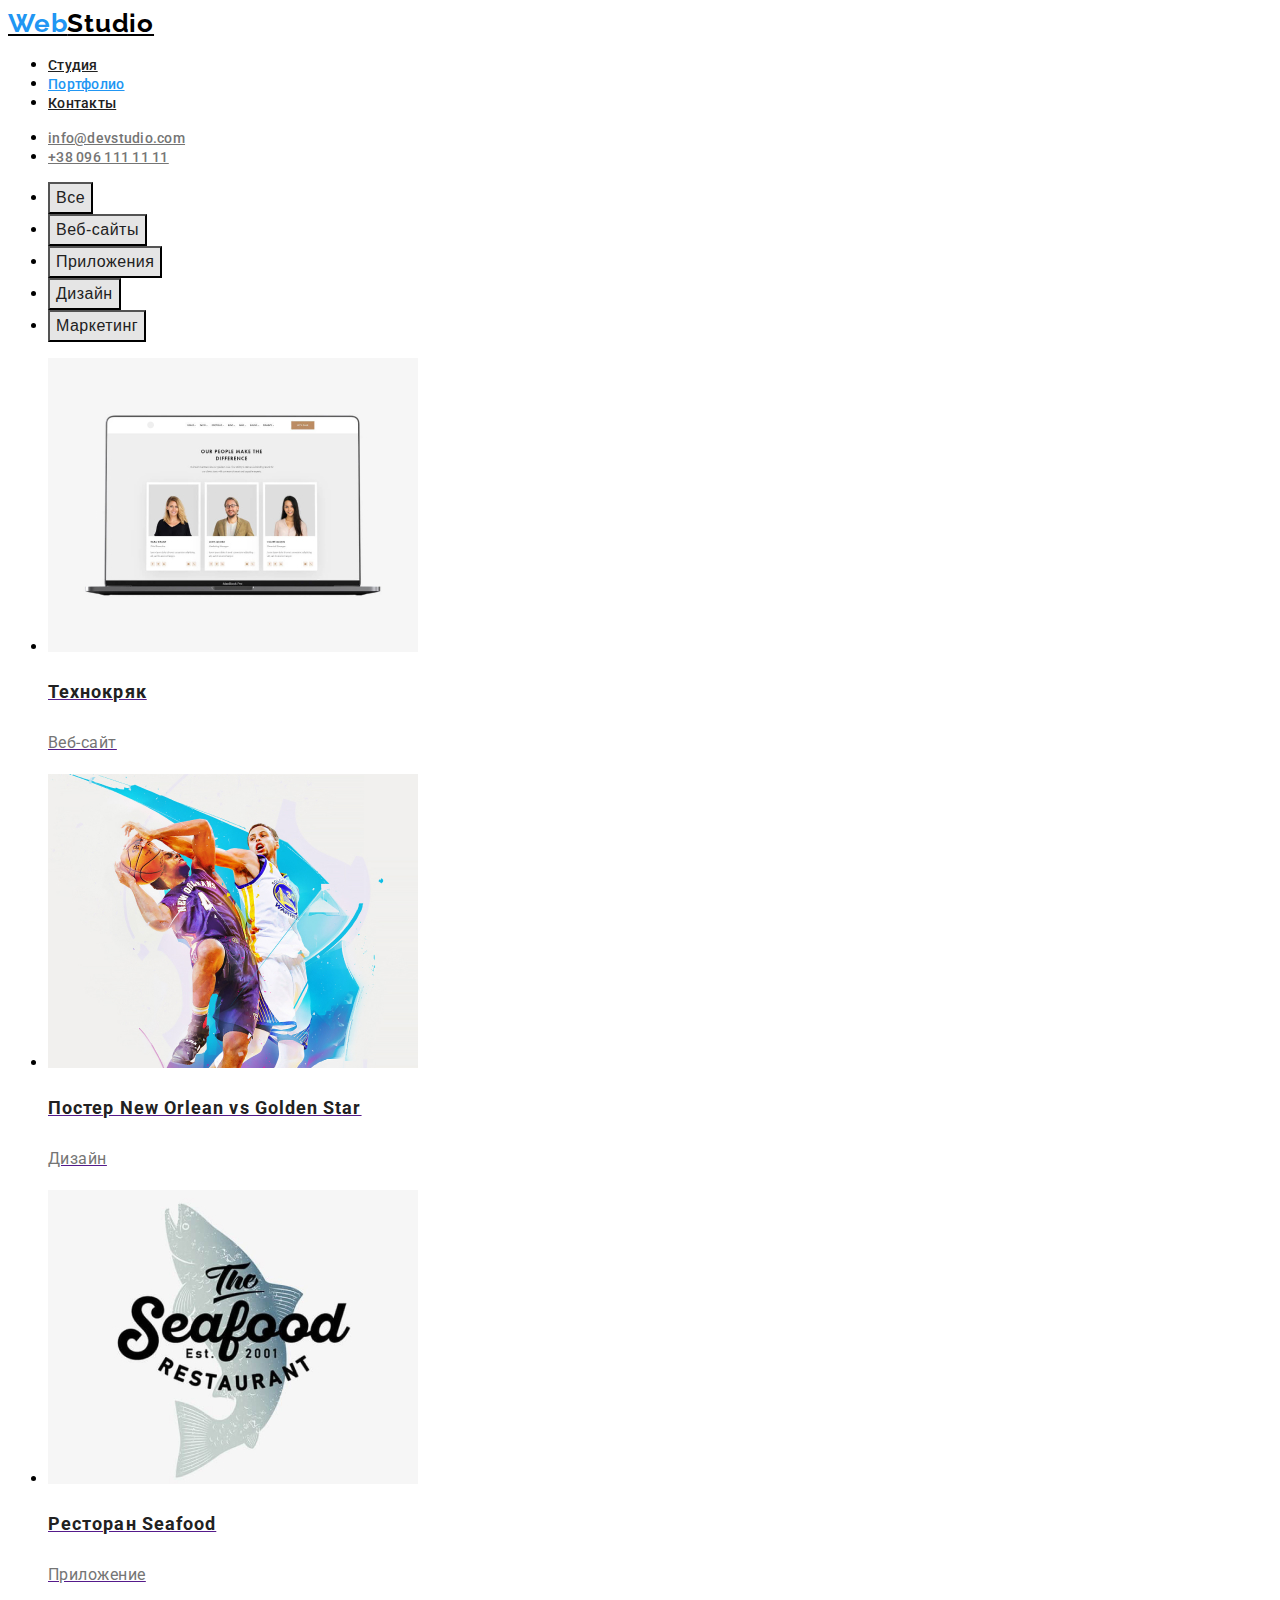
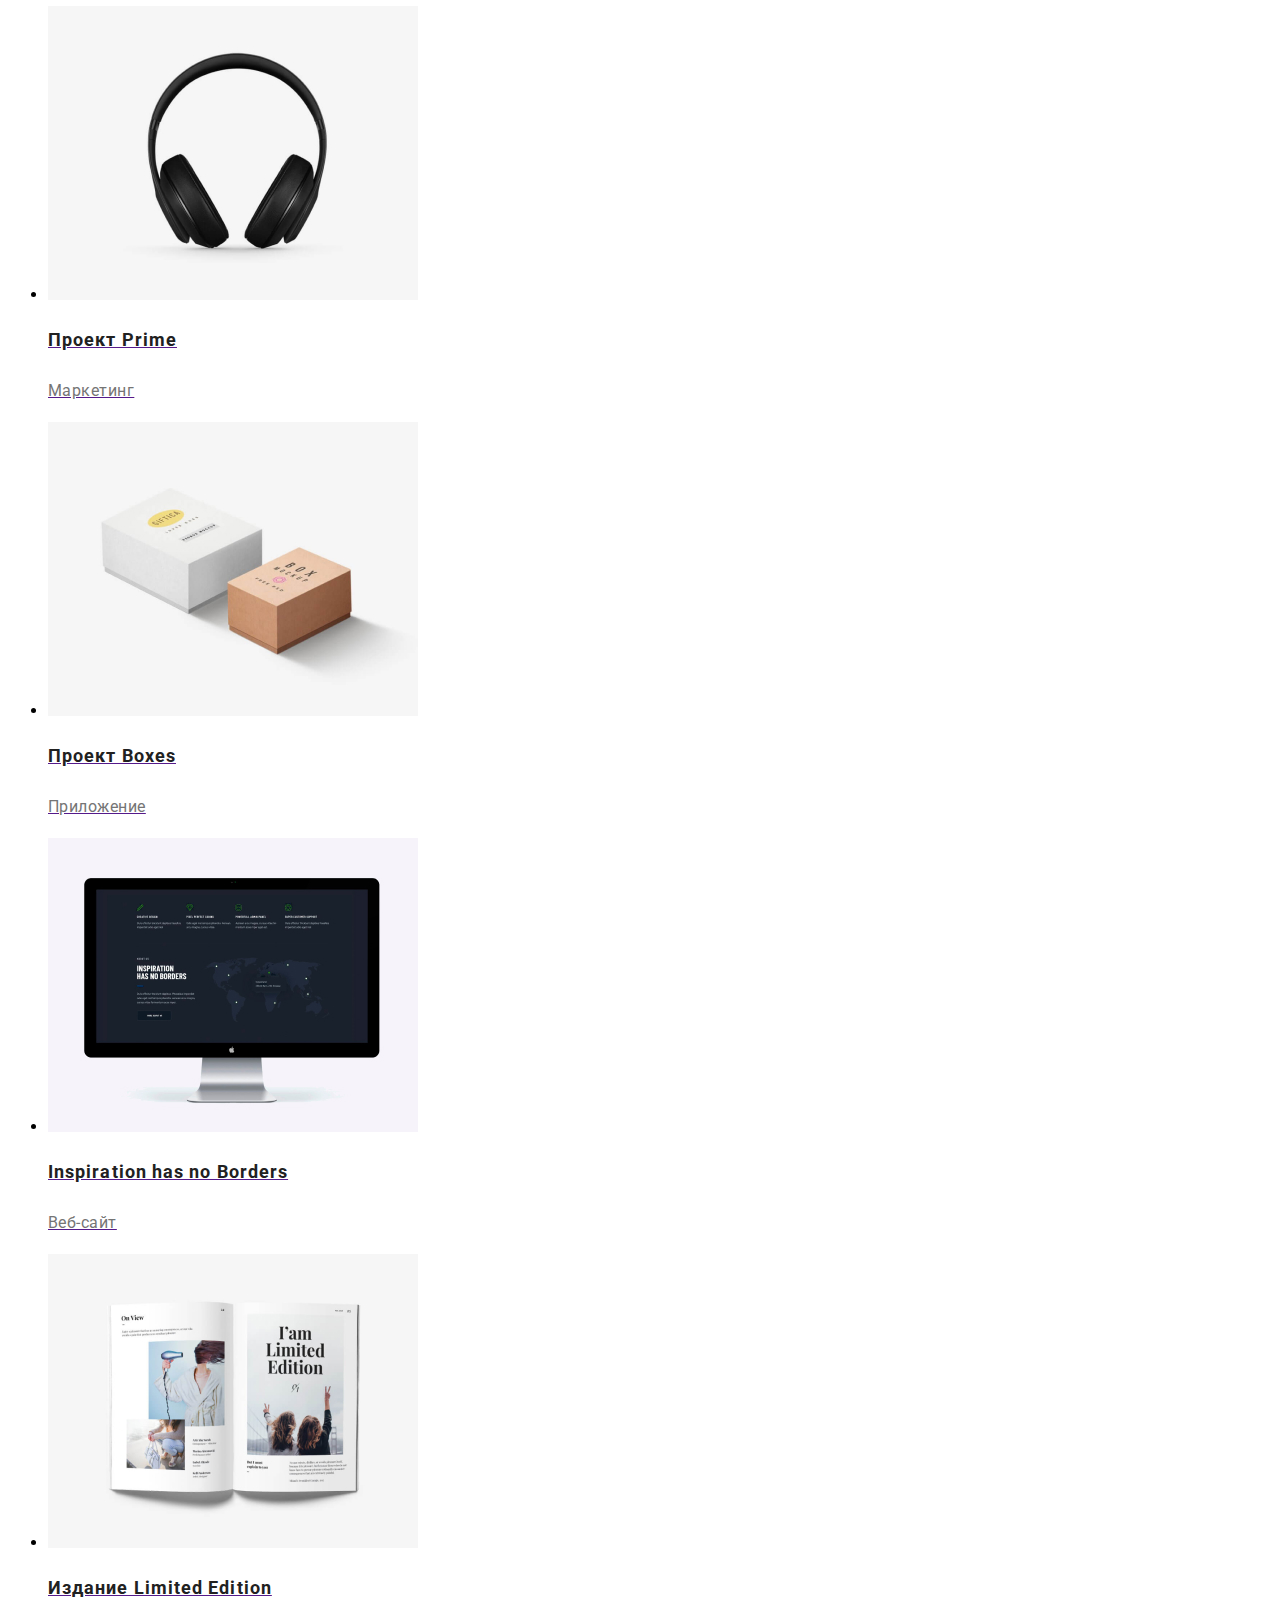
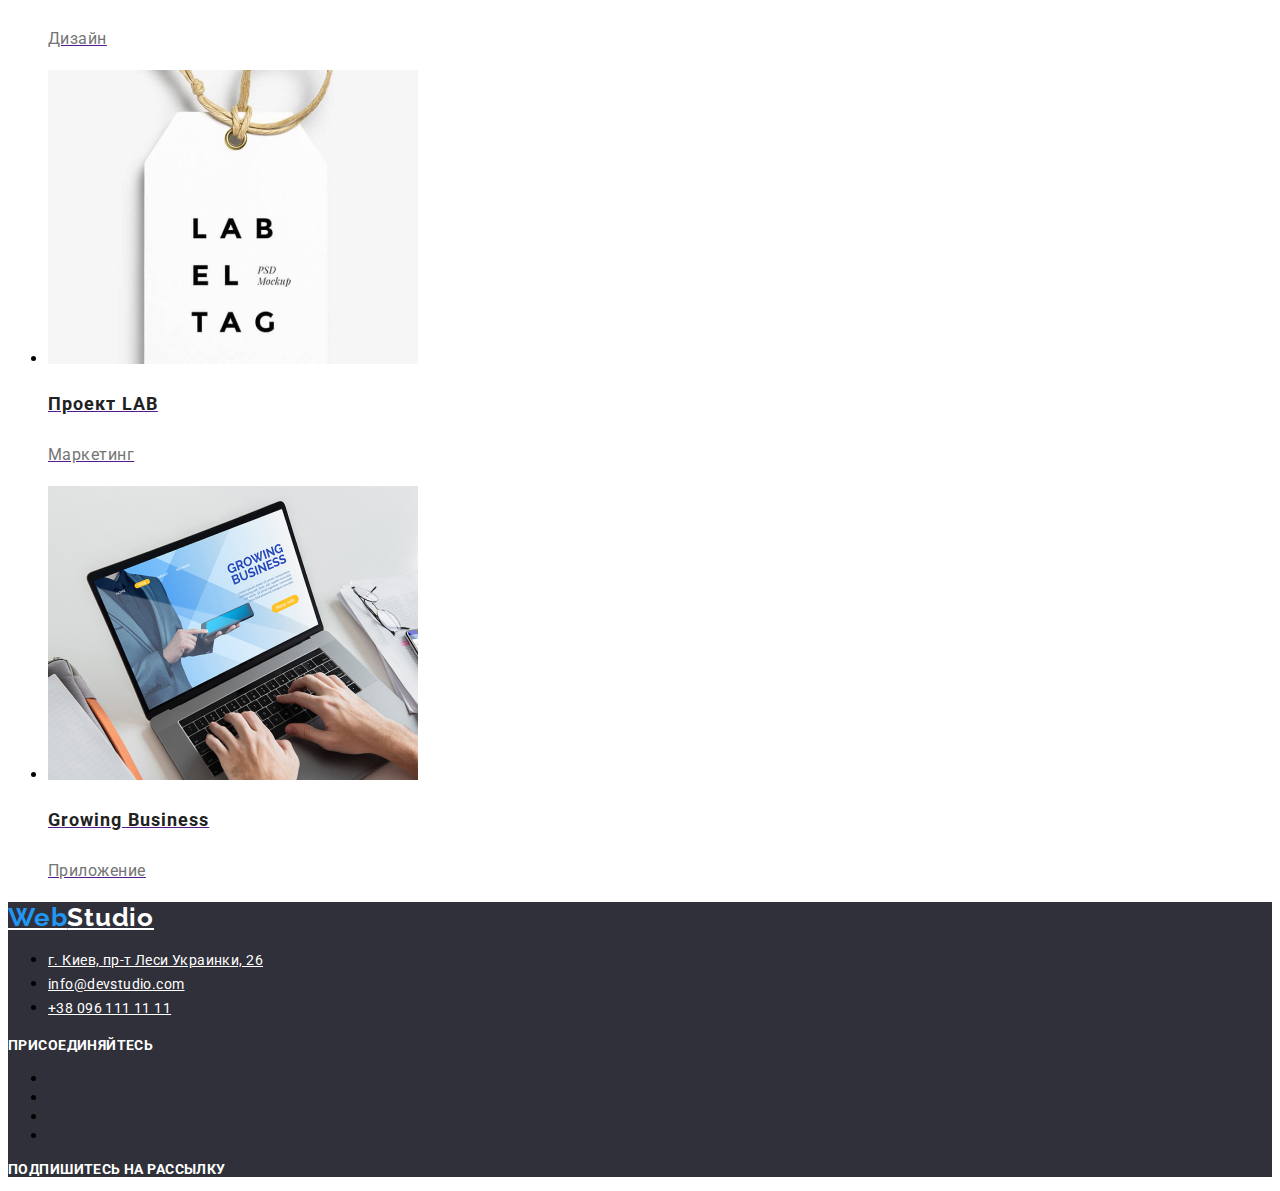
==== portfolio.html @ 46954976 "text" ====
<!DOCTYPE html>
<html lang="ru">

<head>
    <meta charset="UTF-8">
    <meta http-equiv="X-UA-Compatible" content="IE=edge">
    <meta name="viewport" content="width=device-width, initial-scale=1.0">
    <title>Portfolio</title>
    <link rel="preconnect" href="https://fonts.googleapis.com">
    <link rel="preconnect" href="https://fonts.gstatic.com" crossorigin>
    <link
        href="https://fonts.googleapis.com/css2?family=Raleway:wght@700&family=Roboto:wght@400;500;700;900&display=swap"
        rel="stylesheet">
    <link rel="stylesheet" href="./css/styles.css">
</head>

<body>
    <!-- ========================---Header---============================ -->
    <header class="header">
        <div class="container">
            <nav class="navigation">
                <a class="logo" href="/" aria-label="логотип сайта веб студия" lang="en">
                    <span class="logo-start">Web</span>Studio
                </a>
                <div>
                    <ul class="nav-list">
                        <li class="nav-list-item">
                            <a class="nav-list-link" href="./index.html">Студия</a>
                        </li>
                        <li class=" nav-list-item">
                            <a class="nav-list-link current" href="./portfolio.html">Портфолио</a>
                        </li>
                        <li class="nav-list-item">
                            <a class="nav-list-link" href="">Контакты</a>
                        </li>
                    </ul>
                </div>
            </nav>
            <address class="address">
                <ul class="address-list">
                    <li class="address-list-item">
                        <a class="header-mail" href=" mailto:info@devstudio.com">info@devstudio.com</a>
                    </li>
                    <li class="address-list-item">
                        <a class="header-tel" href=" tel:+380961111111">+38 096 111 11 11</a>
                    </li>
                </ul>
            </address>
        </div>
    </header>
    <!-- Уникальный контент страницы -->
    <main>
        <section class="portfolio">
            <h1 class="visually-hidden">Наши проекты</h1>
            <div class="filter-box">
                <h2 class="visually-hidden">Фильтр проектов</h2>
                <ul class="filter-list">
                    <li class="filter-list-item">
                        <button class="filter-btn">Все</button>
                    </li>
                    <li class="filter-list-item">
                        <button class="filter-btn">Веб-сайты</button>
                    </li>
                    <li class="filter-list-item">
                        <button class="filter-btn">Приложения</button>
                    </li>
                    <li class="filter-list-item">
                        <button class="filter-btn">Дизайн</button>
                    </li>
                    <li class="filter-list-item">
                        <button class="filter-btn">Маркетинг</button>
                    </li>
                </ul>
            </div>
            <div class="gallery-box">
                <h2 class="visually-hidden">Галлерея проектов</h2>
                <ul class="gallery-list">
                    <li class="gallery-list-item">
                        <a class="gallery-img" href="">
                            <img src="./images/portfolio/imgtehno1.jpg" alt="Монитор ноутбука">
                            <h3 class="gallery-title">Технокряк</h3>
                            <p class="sphere-dascript">Веб-сайт</p>
                        </a>
                    </li>
                    <li class="gallery-list-item">
                        <a class="gallery-img" href="">
                            <img src="./images/portfolio/imgstar2.jpg" alt="Два баскетболиста с мячом">
                            <h3 class="gallery-title">Постер New Orlean vs Golden Star</h3>
                            <p class="sphere-dascript">Дизайн</p>
                        </a>
                    </li>
                    <li class="gallery-list-item">
                        <a class="gallery-img" href="">
                            <img src="./images/portfolio/imgseafood3.jpg" alt="Логотип ресторана">
                            <h3 class="gallery-title">Ресторан Seafood</h3>
                            <p class="sphere-dascript">Приложение</p>
                        </a>
                    </li>
                    <li class="gallery-list-item">
                        <a class="gallery-img" href="">
                            <img src="./images/portfolio/imgprime4.jpg" alt="Наушники">
                            <h3 class="gallery-title">Проект Prime</h3>
                            <p class="sphere-dascript">Маркетинг</p>
                        </a>
                    </li>
                    <li class="gallery-list-item">
                        <a class="gallery-img" href="">
                            <img src="./images/portfolio/imgboxes5.jpg" alt="Две коробки">
                            <h3 class="gallery-title">Проект Boxes</h3>
                            <p class="sphere-dascript">Приложение</p>
                        </a>
                    </li>
                    <li class="gallery-list-item">
                        <a class="gallery-img" href="">
                            <img src="./images/portfolio/imgnobord6.jpg" alt="большой монитор">
                            <h3 class="gallery-title">Inspiration has no Borders</h3>
                            <p class="sphere-dascript">Веб-сайт</p>
                        </a>
                    </li>
                    <li class="gallery-list-item">
                        <a class="gallery-img" href="">
                            <img src="./images/portfolio/imglimedit7.jpg" alt="Журнал">
                            <h3 class="gallery-title">Издание Limited Edition</h3>
                            <p class="sphere-dascript">Дизайн</p>
                        </a>
                    </li>
                    <li class="gallery-list-item">
                        <a class="gallery-img" href="">
                            <img src="./images/portfolio/imglab8.jpg" alt="Лейба лаборатории">
                            <h3 class="gallery-title">Проект LAB</h3>
                            <p class="sphere-dascript">Маркетинг</p>
                        </a>
                    </li>
                    <li class="gallery-list-item">
                        <a class="gallery-img" href="">
                            <img src="./images/portfolio/imgbusiness9.jpg" alt="Ноутбук с руками на клавиатуре">
                            <h3 class="gallery-title">Growing Business</h3>
                            <p class="sphere-dascript">Приложение</p>
                        </a>
                    </li>
                </ul>
            </div>

        </section>
    </main>
    <!-- ========================---футер---======================== -->
    <footer class="footer">
        <div class=" container">
            <div>
                <a class="footer-logo logo" href="/" aria-label="логотип сайта веб студия" lang="en">
                    <span class="logo-start">Web</span>Studio
                </a>
                <address class="footer-address">
                    <ul class="footcontact-list">
                        <li class="footcontact-list-item">
                            <a class="foot-address-link" href="https://goo.gl/maps/7p2n6qCXevgdCQAM8">
                                г. Киев, пр-т Леси Украинки, 26
                            </a>
                        </li>
                        <li class="footcontact-list-item">
                            <a class="foot-mail-link" href="mailto:info@devstudio.com">
                                info@devstudio.com
                            </a>
                        </li>
                        <li class="footcontact-list-item">
                            <a class="foot-tel-link" href="tel:+380961111111">
                                +38 096 111 11 11
                            </a>
                        </li>
                    </ul>
                </address>
            </div>
            <div>
                <p class="foot undertitle">ПРИСОЕДИНЯЙТЕСЬ</p>
                <ul>
                    <li><a href=""></a></li>
                    <li><a href=""></a></li>
                    <li><a href=""></a></li>
                    <li><a href=""></a></li>
                </ul>
            </div>
            <div>
                <p class="foot undertitle">Подпишитесь на рассылку</p>
            </div>
        </div>
    </footer>
</body>

</html>
---- css/styles.css ----
:root {
  --main-font: "Roboto", sans-serif;
  --accent-color: #2196f3;
  --main-color: #212121;
  --white-color: #ffffff;
  --second-color: #757575;
  --blackcolor: #000000;
}

body {
  font-family: var(--main-font);
}

.visually-hidden {
  position: absolute;
  width: 1px;
  height: 1px;
  margin: -1px;
  border: 0;
  padding: 0;

  white-space: nowrap;
  clip-path: inset(100%);
  clip: rect(0 0 0 0);
  overflow: hidden;
}

.address,
.footer-address {
  font-style: normal;
}

/* ========================---COMPONENTS---============================ */

.section-title {
  font-weight: 700;
  font-size: 36px;
  line-height: 1.166;
  text-align: center;
  letter-spacing: 0.03em;

  color: var(--main-color);
}
/* ========================---END COMPONENTS---============================ */
/* ========================---Header---============================ */

.logo {
  font-family: "Raleway", sans-serif;
  font-weight: 700;
  font-size: 26px;
  line-height: 1.192;
  /* identical to box height */
  letter-spacing: 0.03em;

  color: var(--blackcolor);
}

.logo-start {
  color: var(--accent-color);
}

.nav-list-link,
.header-mail,
.header-tel {
  font-weight: 500;
  font-size: 14px;
  line-height: 1.142;
  letter-spacing: 0.02em;

  color: var(--main-color);
}

.nav-list-link.current {
  color: var(--accent-color);
}

.nav-list-link:hover,
.nav-list-link:focus,
.header-mail:hover,
.header-mail:focus,
.header-tel:hover,
.header-tel:focus {
  color: var(--accent-color);
}

.header-mail,
.header-tel {
  color: var(--second-color);
}

/* ===============================--- end Header---============================  */

/* ========================---Hero---====================== */
.hero-title {
  font-weight: 900;
  font-size: 44px;
  line-height: 1.36;
  text-align: center;
  letter-spacing: 0.06em;
  text-transform: uppercase;

  /* color: var(--white-color); */
}
.modal-btn {
  font-weight: 700;
  font-size: 16px;
  line-height: 1.875;
  text-align: center;
  letter-spacing: 0.06em;

  color: var(--white-color);
  /* display: flex;
align-items: center; */
  background-color: var(--accent-color);
  box-shadow: 0px 4px 4px rgba(0, 0, 0, 0.15);
  border-radius: 4px;
}
/* ========================--- end Hero---====================== */

/* ========================---benefit---====================== */
.undertitle {
  font-weight: 700;
  font-size: 14px;
  line-height: 1.142;
  letter-spacing: 0.03em;
  text-transform: uppercase;

  color: var(--main-color);
}

.benefit-text {
  font-weight: 400;
  font-size: 14px;
  line-height: 1.714;
  /* or 171% */
  letter-spacing: 0.03em;

  color: var(--second-color);
}
/* ========================--- end benefit---====================== */

/* ========================---work---====================== */
.work-text {
  font-weight: 700;
  font-size: 14px;
  line-height: 1.142;
  text-align: center;
  letter-spacing: 0.03em;
  text-transform: uppercase;

  /* color: var(--white-color); */
}
/* ========================---end work---====================== */

/* =================---team---====================== */
.team-name {
  font-weight: 500;
  font-size: 16px;
  line-height: 1.187;
  /* identical to box height */

  text-align: center;
  letter-spacing: 0.03em;

  color: var(--main-color);
}
.team-position {
  font-weight: 400;
  font-size: 16px;
  line-height: 1.187;
  /* identical to box height */

  text-align: center;
  letter-spacing: 0.03em;

  color: var(--second-color);
}
/* =================---end team---====================== */

/* ================---client---====================== */

/* ================---end client---====================== */

/* =================---footer---====================== */
.footer {
  background-color: #2f303a;
}

.footer-logo {
  color: var(--white-color);
}
.foot-address-link,
.foot-mail-link,
.foot-tel-link {
  font-weight: 400;
  font-size: 14px;
  line-height: 1.714;
  /* or 171% */
  letter-spacing: 0.03em;

  color: var(--white-color);
}

.foot-mail-link,
.foot-tel-link {
  /* color: rgba(255, 255, 255, 0.6); */
}
.foot.undertitle {
  color: var(--white-color);
}
/* =================---end footer---====================== */

/* =====================---portfolio---===================== */
.filter-btn {
  font-weight: 500;
  font-size: 16px;
  line-height: 1.625;
  text-align: center;
  letter-spacing: 0.03em;
  background-color: #e5e5e5;
  color: #212121;
}

.filter-btn:hover,
.filter-btn:focus {
  background-color: var(--accent-color);
  color: #ffffff;
}

.gallery-title {
  font-weight: 700;
  font-size: 18px;
  line-height: 2;
  letter-spacing: 0.06em;

  color: var(--main-color);
}

.sphere-dascript {
  font-weight: 400;
  font-size: 16px;
  line-height: 1.875;
  letter-spacing: 0.03em;

  color: var(--second-color);
}

/* =====================---portfolio---===================== */
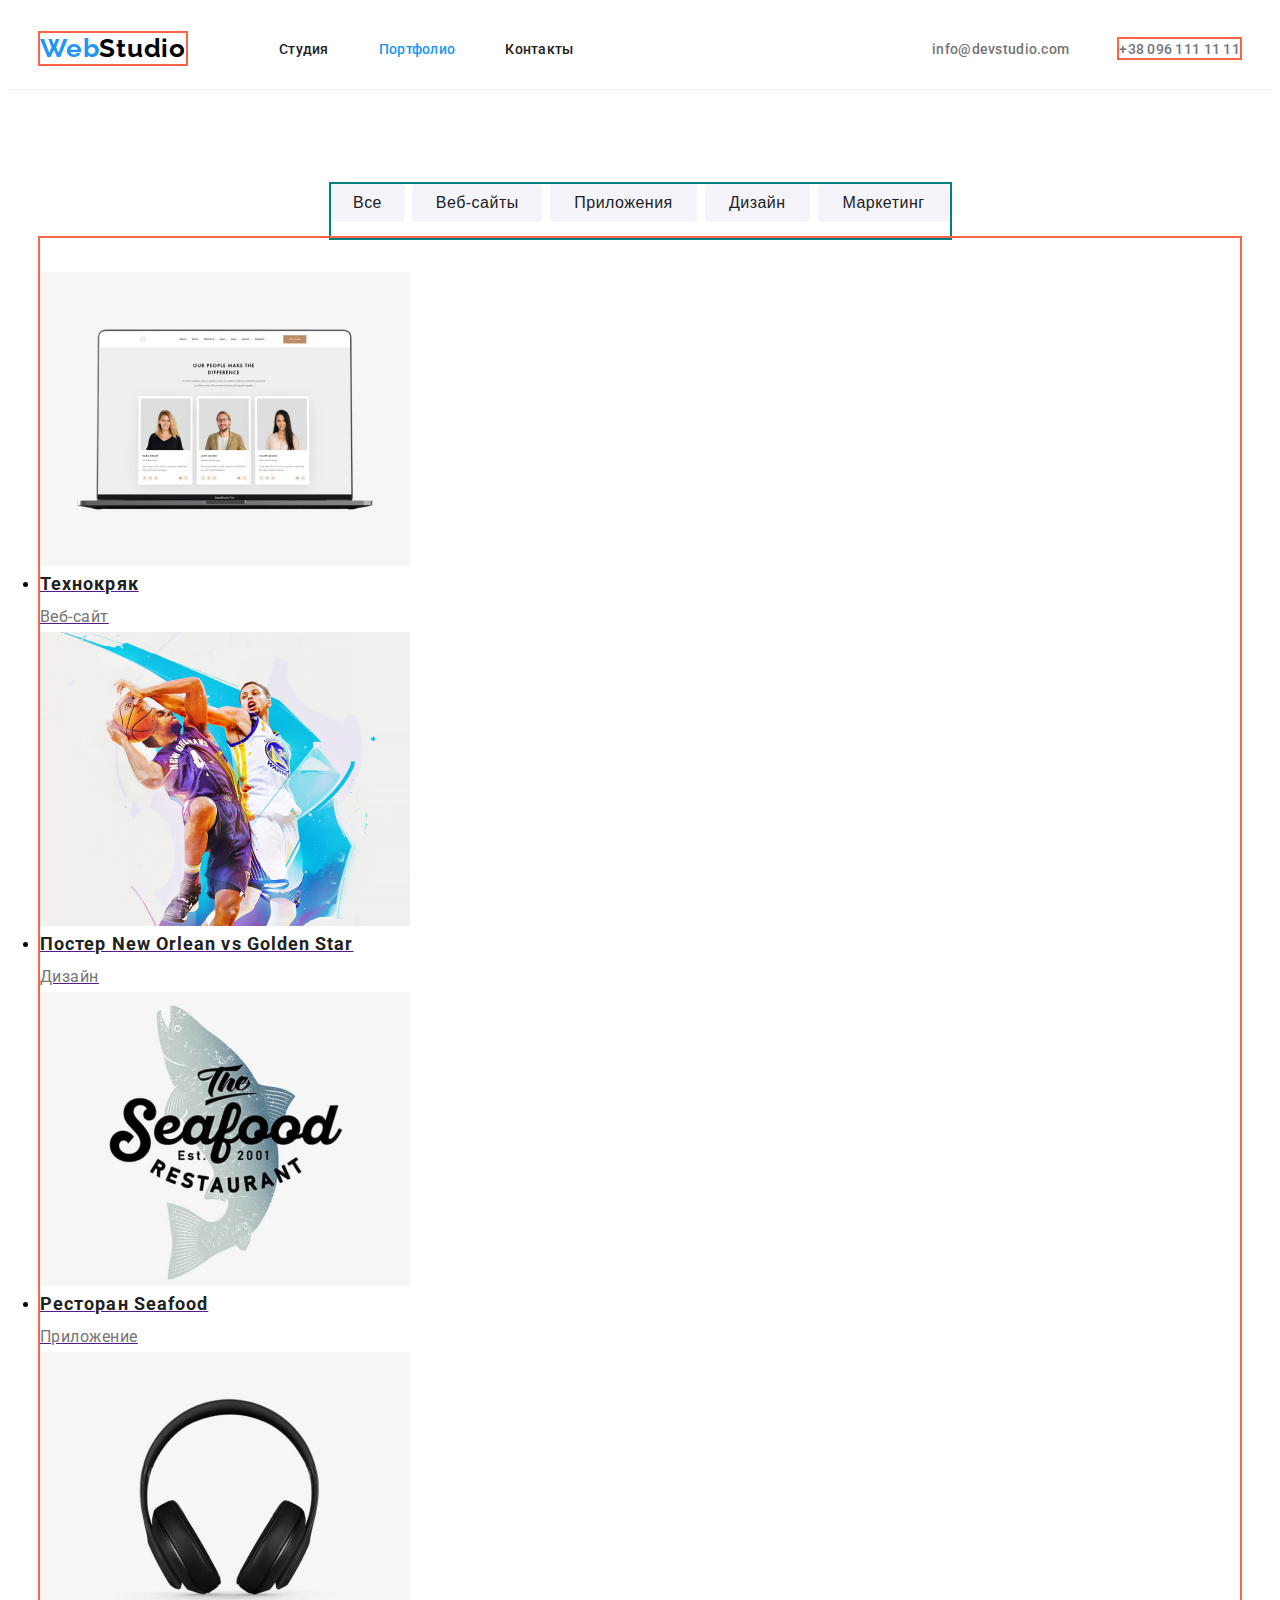
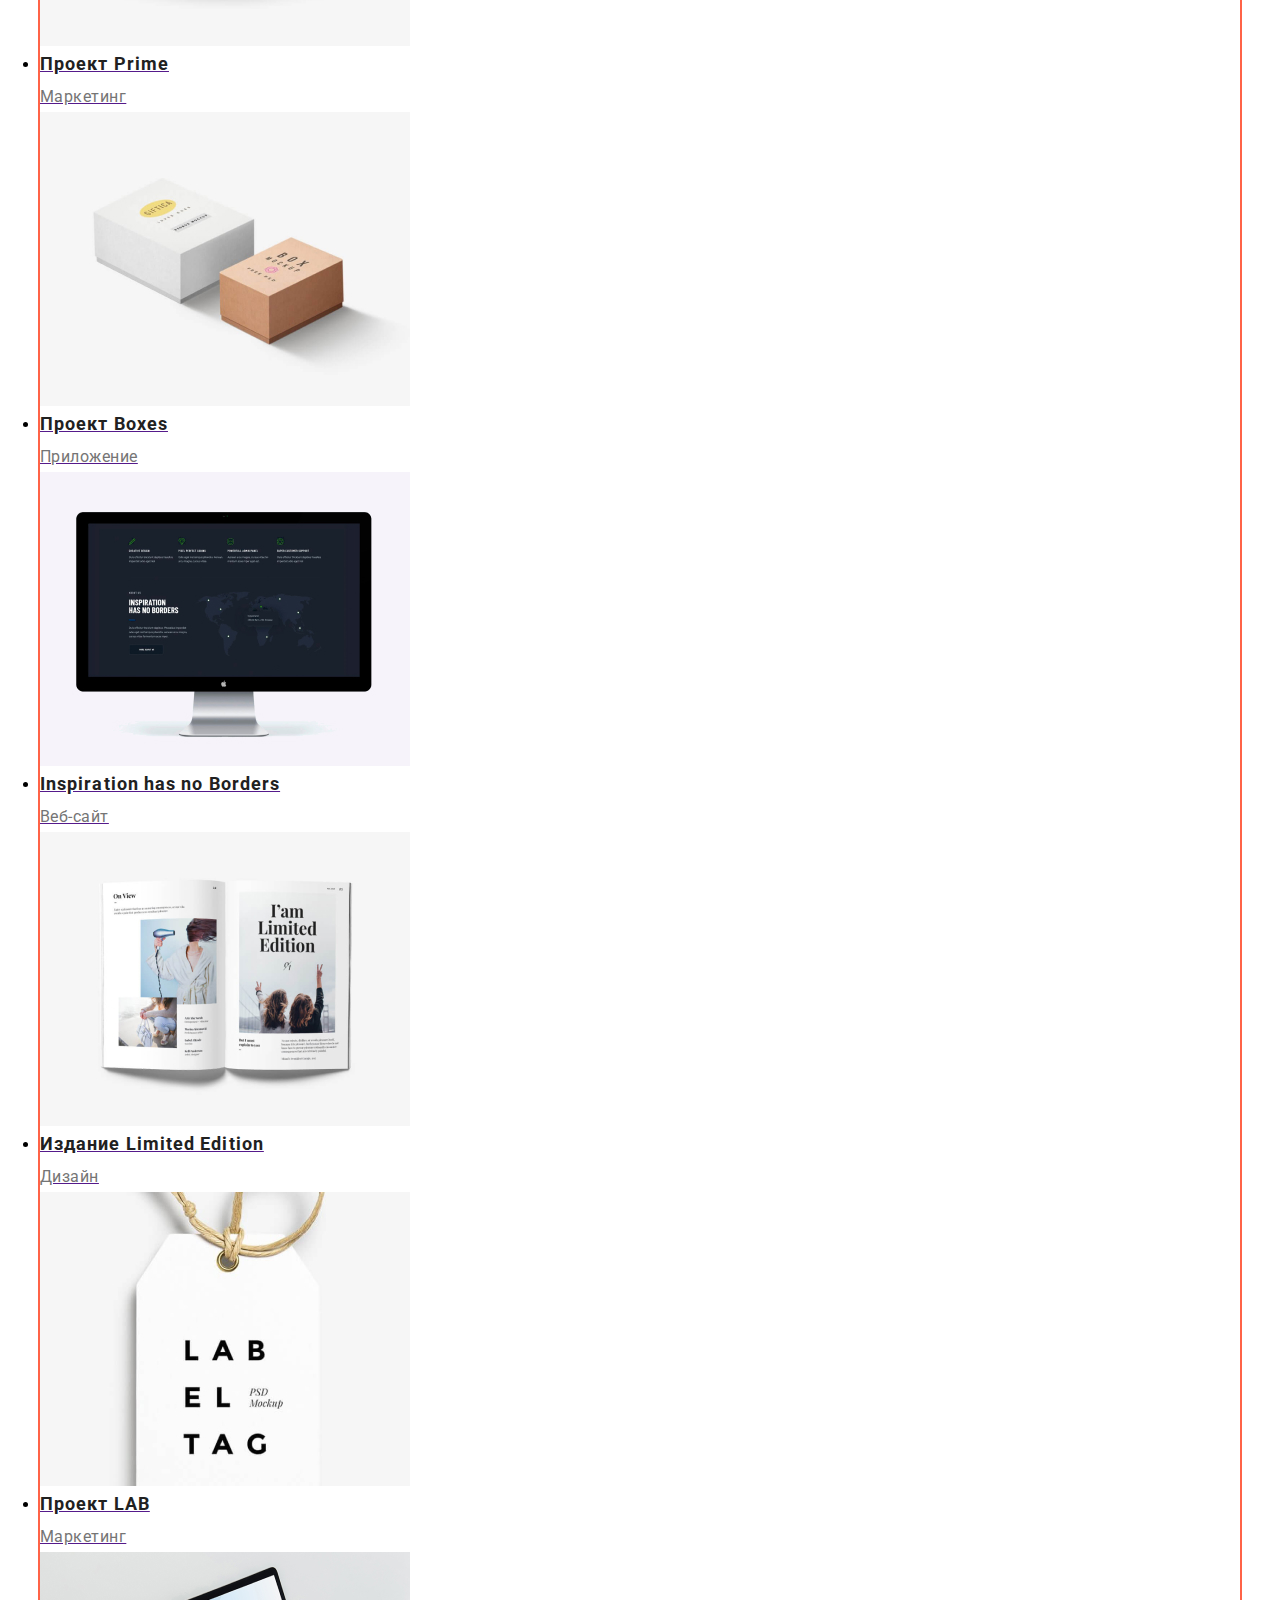
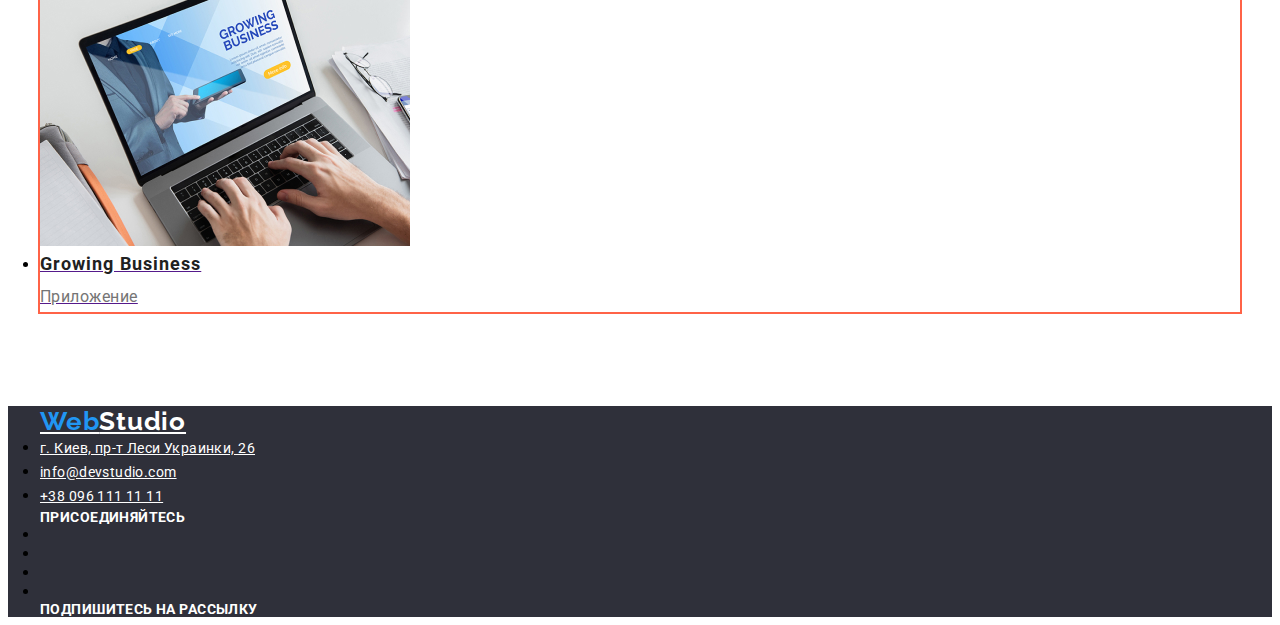
==== commit 12a49291: "font" ====
--- a/portfolio.html
+++ b/portfolio.html
@@ -19,30 +19,30 @@
     <header class="header">
         <div class="container">
             <nav class="navigation">
-                <a class="logo" href="/" aria-label="логотип сайта веб студия" lang="en">
+                <a class="logo link" href="/" aria-label="логотип сайта веб студия" lang="en">
                     <span class="logo-start">Web</span>Studio
                 </a>
                 <div>
-                    <ul class="nav-list">
+                    <ul class="nav-list list">
                         <li class="nav-list-item">
-                            <a class="nav-list-link" href="./index.html">Студия</a>
+                            <a class="nav-list-link link" href="./index.html">Студия</a>
                         </li>
                         <li class=" nav-list-item">
-                            <a class="nav-list-link current" href="./portfolio.html">Портфолио</a>
+                            <a class="nav-list-link link current" href="./portfolio.html">Портфолио</a>
                         </li>
                         <li class="nav-list-item">
-                            <a class="nav-list-link" href="">Контакты</a>
+                            <a class="nav-list-link link" href="">Контакты</a>
                         </li>
                     </ul>
                 </div>
             </nav>
             <address class="address">
-                <ul class="address-list">
+                <ul class="address-list list">
                     <li class="address-list-item">
-                        <a class="header-mail" href=" mailto:info@devstudio.com">info@devstudio.com</a>
+                        <a class="header-mail link" href=" mailto:info@devstudio.com">info@devstudio.com</a>
                     </li>
                     <li class="address-list-item">
-                        <a class="header-tel" href=" tel:+380961111111">+38 096 111 11 11</a>
+                        <a class="header-tel link" href=" tel:+380961111111">+38 096 111 11 11</a>
                     </li>
                 </ul>
             </address>
@@ -52,94 +52,97 @@
     <main>
         <section class="portfolio">
             <h1 class="visually-hidden">Наши проекты</h1>
-            <div class="filter-box">
-                <h2 class="visually-hidden">Фильтр проектов</h2>
-                <ul class="filter-list">
-                    <li class="filter-list-item">
-                        <button class="filter-btn">Все</button>
-                    </li>
-                    <li class="filter-list-item">
-                        <button class="filter-btn">Веб-сайты</button>
-                    </li>
-                    <li class="filter-list-item">
-                        <button class="filter-btn">Приложения</button>
-                    </li>
-                    <li class="filter-list-item">
-                        <button class="filter-btn">Дизайн</button>
-                    </li>
-                    <li class="filter-list-item">
-                        <button class="filter-btn">Маркетинг</button>
-                    </li>
-                </ul>
+            <div class="container">
+                <div class="filter-box">
+                    <h2 class="visually-hidden">Фильтр проектов</h2>
+                    <ul class="filter-list list">
+                        <li class="filter-list-item">
+                            <button class="filter-btn all">Все</button>
+                        </li>
+                        <li class="filter-list-item">
+                            <button class="filter-btn web">Веб-сайты</button>
+                        </li>
+                        <li class="filter-list-item">
+                            <button class="filter-btn app">Приложения</button>
+                        </li>
+                        <li class="filter-list-item ">
+                            <button class="filter-btn design">Дизайн</button>
+                        </li>
+                        <li class="filter-list-item">
+                            <button class="filter-btn marketing">Маркетинг</button>
+                        </li>
+                    </ul>
+                </div>
+                <div class="gallery-box">
+                    <h2 class="visually-hidden">Галлерея проектов</h2>
+                    <ul class="gallery-list">
+                        <li class="gallery-list-item">
+                            <a class="gallery-img" href="">
+                                <img src="./images/portfolio/imgtehno1.jpg" alt="Монитор ноутбука">
+                                <h3 class="gallery-title">Технокряк</h3>
+                                <p class="sphere-dascript">Веб-сайт</p>
+                            </a>
+                        </li>
+                        <li class="gallery-list-item">
+                            <a class="gallery-img" href="">
+                                <img src="./images/portfolio/imgstar2.jpg" alt="Два баскетболиста с мячом">
+                                <h3 class="gallery-title">Постер New Orlean vs Golden Star</h3>
+                                <p class="sphere-dascript">Дизайн</p>
+                            </a>
+                        </li>
+                        <li class="gallery-list-item">
+                            <a class="gallery-img" href="">
+                                <img src="./images/portfolio/imgseafood3.jpg" alt="Логотип ресторана">
+                                <h3 class="gallery-title">Ресторан Seafood</h3>
+                                <p class="sphere-dascript">Приложение</p>
+                            </a>
+                        </li>
+                        <li class="gallery-list-item">
+                            <a class="gallery-img" href="">
+                                <img src="./images/portfolio/imgprime4.jpg" alt="Наушники">
+                                <h3 class="gallery-title">Проект Prime</h3>
+                                <p class="sphere-dascript">Маркетинг</p>
+                            </a>
+                        </li>
+                        <li class="gallery-list-item">
+                            <a class="gallery-img" href="">
+                                <img src="./images/portfolio/imgboxes5.jpg" alt="Две коробки">
+                                <h3 class="gallery-title">Проект Boxes</h3>
+                                <p class="sphere-dascript">Приложение</p>
+                            </a>
+                        </li>
+                        <li class="gallery-list-item">
+                            <a class="gallery-img" href="">
+                                <img src="./images/portfolio/imgnobord6.jpg" alt="большой монитор">
+                                <h3 class="gallery-title">Inspiration has no Borders</h3>
+                                <p class="sphere-dascript">Веб-сайт</p>
+                            </a>
+                        </li>
+                        <li class="gallery-list-item">
+                            <a class="gallery-img" href="">
+                                <img src="./images/portfolio/imglimedit7.jpg" alt="Журнал">
+                                <h3 class="gallery-title">Издание Limited Edition</h3>
+                                <p class="sphere-dascript">Дизайн</p>
+                            </a>
+                        </li>
+                        <li class="gallery-list-item">
+                            <a class="gallery-img" href="">
+                                <img src="./images/portfolio/imglab8.jpg" alt="Лейба лаборатории">
+                                <h3 class="gallery-title">Проект LAB</h3>
+                                <p class="sphere-dascript">Маркетинг</p>
+                            </a>
+                        </li>
+                        <li class="gallery-list-item">
+                            <a class="gallery-img" href="">
+                                <img src="./images/portfolio/imgbusiness9.jpg" alt="Ноутбук с руками на клавиатуре">
+                                <h3 class="gallery-title">Growing Business</h3>
+                                <p class="sphere-dascript">Приложение</p>
+                            </a>
+                        </li>
+                    </ul>
+                </div>
             </div>
-            <div class="gallery-box">
-                <h2 class="visually-hidden">Галлерея проектов</h2>
-                <ul class="gallery-list">
-                    <li class="gallery-list-item">
-                        <a class="gallery-img" href="">
-                            <img src="./images/portfolio/imgtehno1.jpg" alt="Монитор ноутбука">
-                            <h3 class="gallery-title">Технокряк</h3>
-                            <p class="sphere-dascript">Веб-сайт</p>
-                        </a>
-                    </li>
-                    <li class="gallery-list-item">
-                        <a class="gallery-img" href="">
-                            <img src="./images/portfolio/imgstar2.jpg" alt="Два баскетболиста с мячом">
-                            <h3 class="gallery-title">Постер New Orlean vs Golden Star</h3>
-                            <p class="sphere-dascript">Дизайн</p>
-                        </a>
-                    </li>
-                    <li class="gallery-list-item">
-                        <a class="gallery-img" href="">
-                            <img src="./images/portfolio/imgseafood3.jpg" alt="Логотип ресторана">
-                            <h3 class="gallery-title">Ресторан Seafood</h3>
-                            <p class="sphere-dascript">Приложение</p>
-                        </a>
-                    </li>
-                    <li class="gallery-list-item">
-                        <a class="gallery-img" href="">
-                            <img src="./images/portfolio/imgprime4.jpg" alt="Наушники">
-                            <h3 class="gallery-title">Проект Prime</h3>
-                            <p class="sphere-dascript">Маркетинг</p>
-                        </a>
-                    </li>
-                    <li class="gallery-list-item">
-                        <a class="gallery-img" href="">
-                            <img src="./images/portfolio/imgboxes5.jpg" alt="Две коробки">
-                            <h3 class="gallery-title">Проект Boxes</h3>
-                            <p class="sphere-dascript">Приложение</p>
-                        </a>
-                    </li>
-                    <li class="gallery-list-item">
-                        <a class="gallery-img" href="">
-                            <img src="./images/portfolio/imgnobord6.jpg" alt="большой монитор">
-                            <h3 class="gallery-title">Inspiration has no Borders</h3>
-                            <p class="sphere-dascript">Веб-сайт</p>
-                        </a>
-                    </li>
-                    <li class="gallery-list-item">
-                        <a class="gallery-img" href="">
-                            <img src="./images/portfolio/imglimedit7.jpg" alt="Журнал">
-                            <h3 class="gallery-title">Издание Limited Edition</h3>
-                            <p class="sphere-dascript">Дизайн</p>
-                        </a>
-                    </li>
-                    <li class="gallery-list-item">
-                        <a class="gallery-img" href="">
-                            <img src="./images/portfolio/imglab8.jpg" alt="Лейба лаборатории">
-                            <h3 class="gallery-title">Проект LAB</h3>
-                            <p class="sphere-dascript">Маркетинг</p>
-                        </a>
-                    </li>
-                    <li class="gallery-list-item">
-                        <a class="gallery-img" href="">
-                            <img src="./images/portfolio/imgbusiness9.jpg" alt="Ноутбук с руками на клавиатуре">
-                            <h3 class="gallery-title">Growing Business</h3>
-                            <p class="sphere-dascript">Приложение</p>
-                        </a>
-                    </li>
-                </ul>
-            </div>
+
 
         </section>
     </main>
--- a/css/styles.css
+++ b/css/styles.css
@@ -11,6 +11,35 @@
   font-family: var(--main-font);
 }
 
+.list {
+  list-style: none;
+}
+
+.link {
+  text-decoration: none;
+}
+
+h1,
+h2,
+h3,
+h4,
+h5,
+h6,
+p,
+ul,
+ol {
+  margin: 0;
+}
+
+ul,
+ol {
+  padding: 0;
+}
+
+img {
+  display: block;
+}
+
 .visually-hidden {
   position: absolute;
   width: 1px;
@@ -30,6 +59,12 @@
   font-style: normal;
 }
 
+.container {
+  width: 1200px;
+  margin: 0 auto;
+  padding: 0 15px;
+}
+
 /* ========================---COMPONENTS---============================ */
 
 .section-title {
@@ -43,6 +78,50 @@
 }
 /* ========================---END COMPONENTS---============================ */
 /* ========================---Header---============================ */
+.header {
+  padding-top: 25px;
+  padding-bottom: 25px;
+  border-bottom: 1px solid #ececec;
+}
+
+.header .container {
+  display: flex;
+  align-items: center;
+  /* outline: 2px solid teal; */
+}
+
+.header .logo {
+  margin-right: 93px;
+  outline: 2px solid tomato;
+}
+.navigation {
+  display: flex;
+  align-items: center;
+}
+
+.nav-list {
+  display: flex;
+  align-items: center;
+}
+
+.nav-list-item:not(:last-child) {
+  margin-right: 50px;
+}
+
+.header .address {
+  margin-left: auto;
+  /* outline: 2px solid tomato; */
+}
+
+.address-list {
+  display: flex;
+  align-items: center;
+  /* outline: 2px solid tomato; */
+}
+.header .address-list-item:last-child {
+  margin-left: 50px;
+  outline: 2px solid tomato;
+}
 
 .logo {
   font-family: "Raleway", sans-serif;
@@ -102,6 +181,9 @@
   /* color: var(--white-color); */
 }
 .modal-btn {
+  width: 200px;
+  height: 50px;
+
   font-weight: 700;
   font-size: 16px;
   line-height: 1.875;
@@ -114,6 +196,7 @@
   background-color: var(--accent-color);
   box-shadow: 0px 4px 4px rgba(0, 0, 0, 0.15);
   border-radius: 4px;
+  cursor: pointer;
 }
 /* ========================--- end Hero---====================== */
 
@@ -211,20 +294,72 @@
 /* =================---end footer---====================== */
 
 /* =====================---portfolio---===================== */
+.portfolio {
+  padding-top: 94px;
+  padding-bottom: 94px;
+}
+/* ===============filter=============== */
+.filter-box {
+  width: 619px;
+  height: 54px;
+  margin: 0 auto;
+  outline: 2px solid teal;
+}
+.filter-list {
+  display: flex;
+  align-items: center;
+  justify-content: space-between;
+}
+
 .filter-btn {
   font-weight: 500;
   font-size: 16px;
   line-height: 1.625;
   text-align: center;
   letter-spacing: 0.03em;
-  background-color: #e5e5e5;
+
   color: #212121;
+  /* height: 38.16px; */
+  background-color: #f5f4fa;
+  cursor: pointer;
+  border: 0;
+  border-radius: 4px;
+
+  padding: 6px 22px;
+}
+
+.filter-btn.all {
+  min-width: 74px;
+}
+
+.filter-btn.web {
+  min-width: 130px;
+}
+
+.filter-btn.app {
+  min-width: 147px;
+}
+
+.filter-btn.design {
+  min-width: 105px;
+}
+
+.filter-btn.marketing {
+  min-width: 132px;
 }
 
 .filter-btn:hover,
 .filter-btn:focus {
   background-color: var(--accent-color);
   color: #ffffff;
+  box-shadow: 0px 3px 1px rgba(0, 0, 0, 0.1), 0px 1px 2px rgba(0, 0, 0, 0.08),
+    0px 2px 2px rgba(0, 0, 0, 0.12);
+}
+
+/* ===============project================ */
+.gallery-box {
+  padding-top: 34px;
+  outline: 2px solid tomato;
 }
 
 .gallery-title {
@@ -245,4 +380,4 @@
   color: var(--second-color);
 }
 
-/* =====================---portfolio---===================== */
+/* =====================--- endportfolio---===================== */
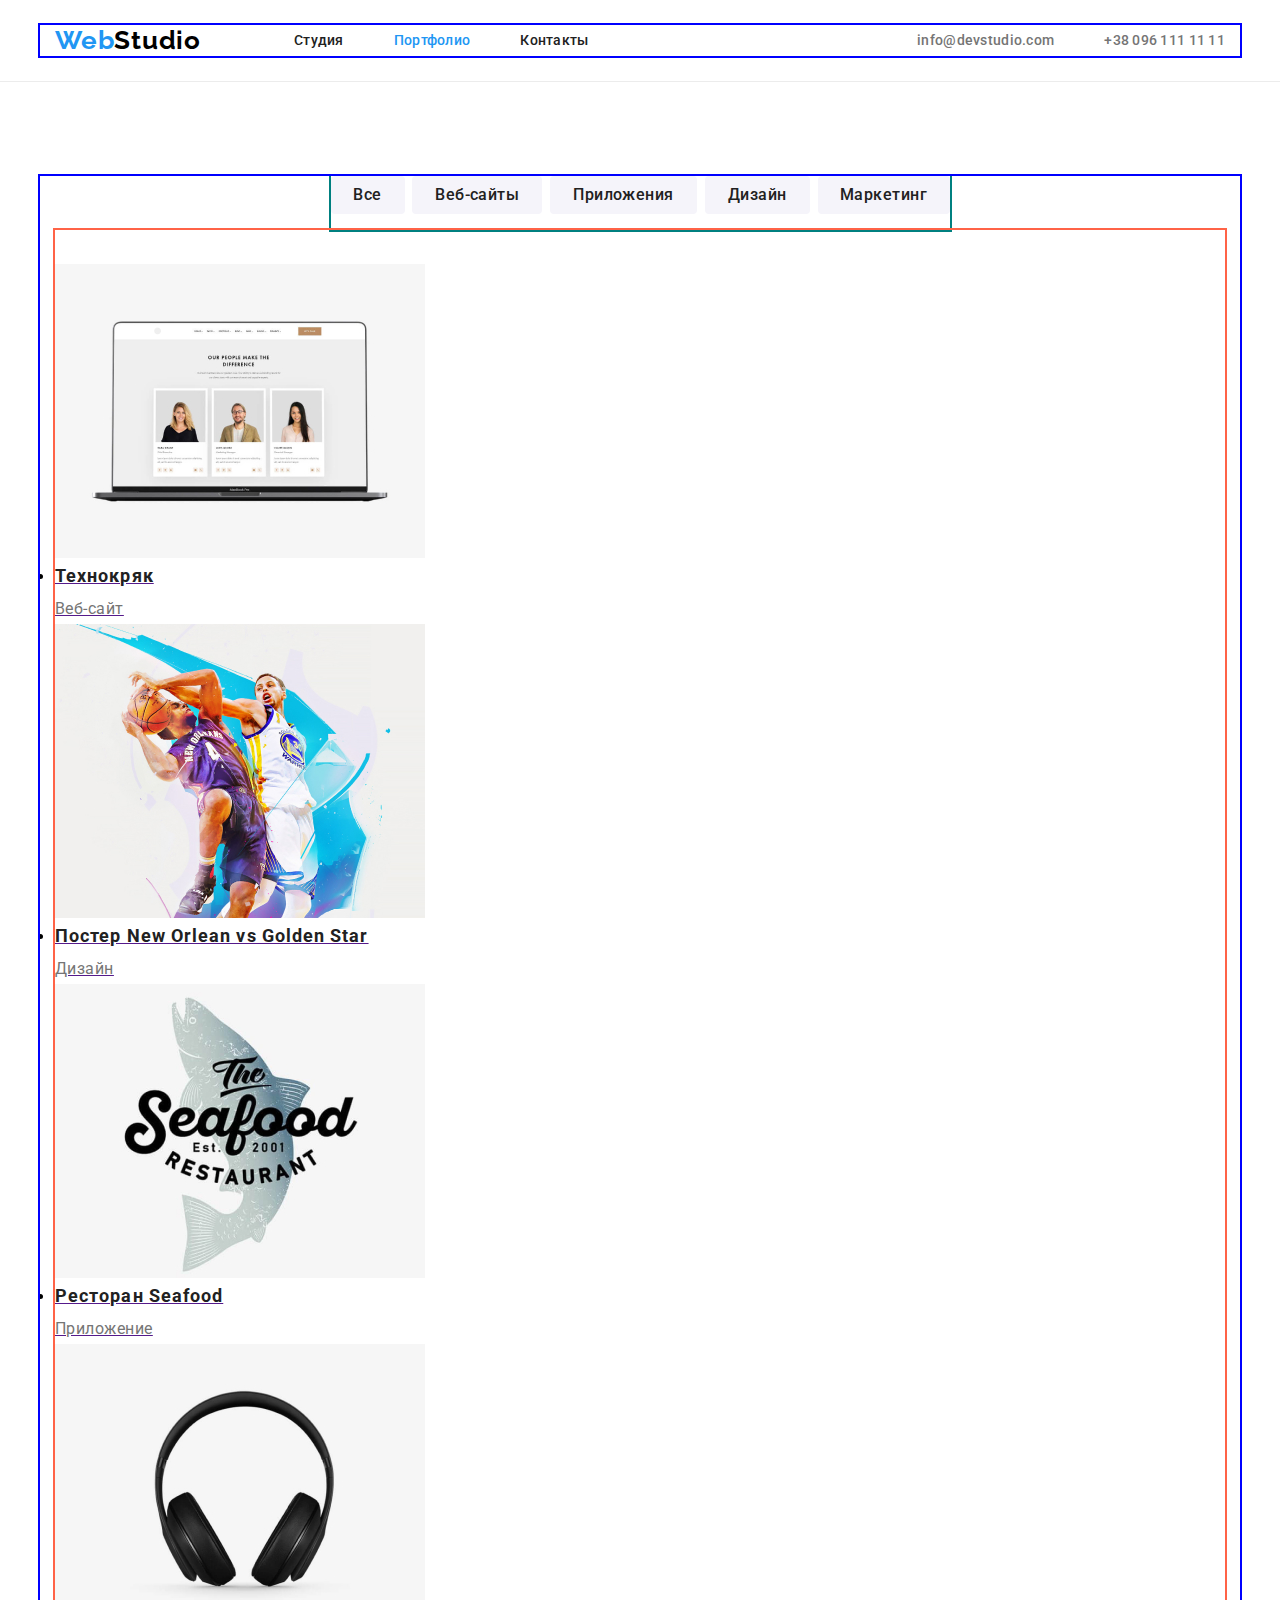
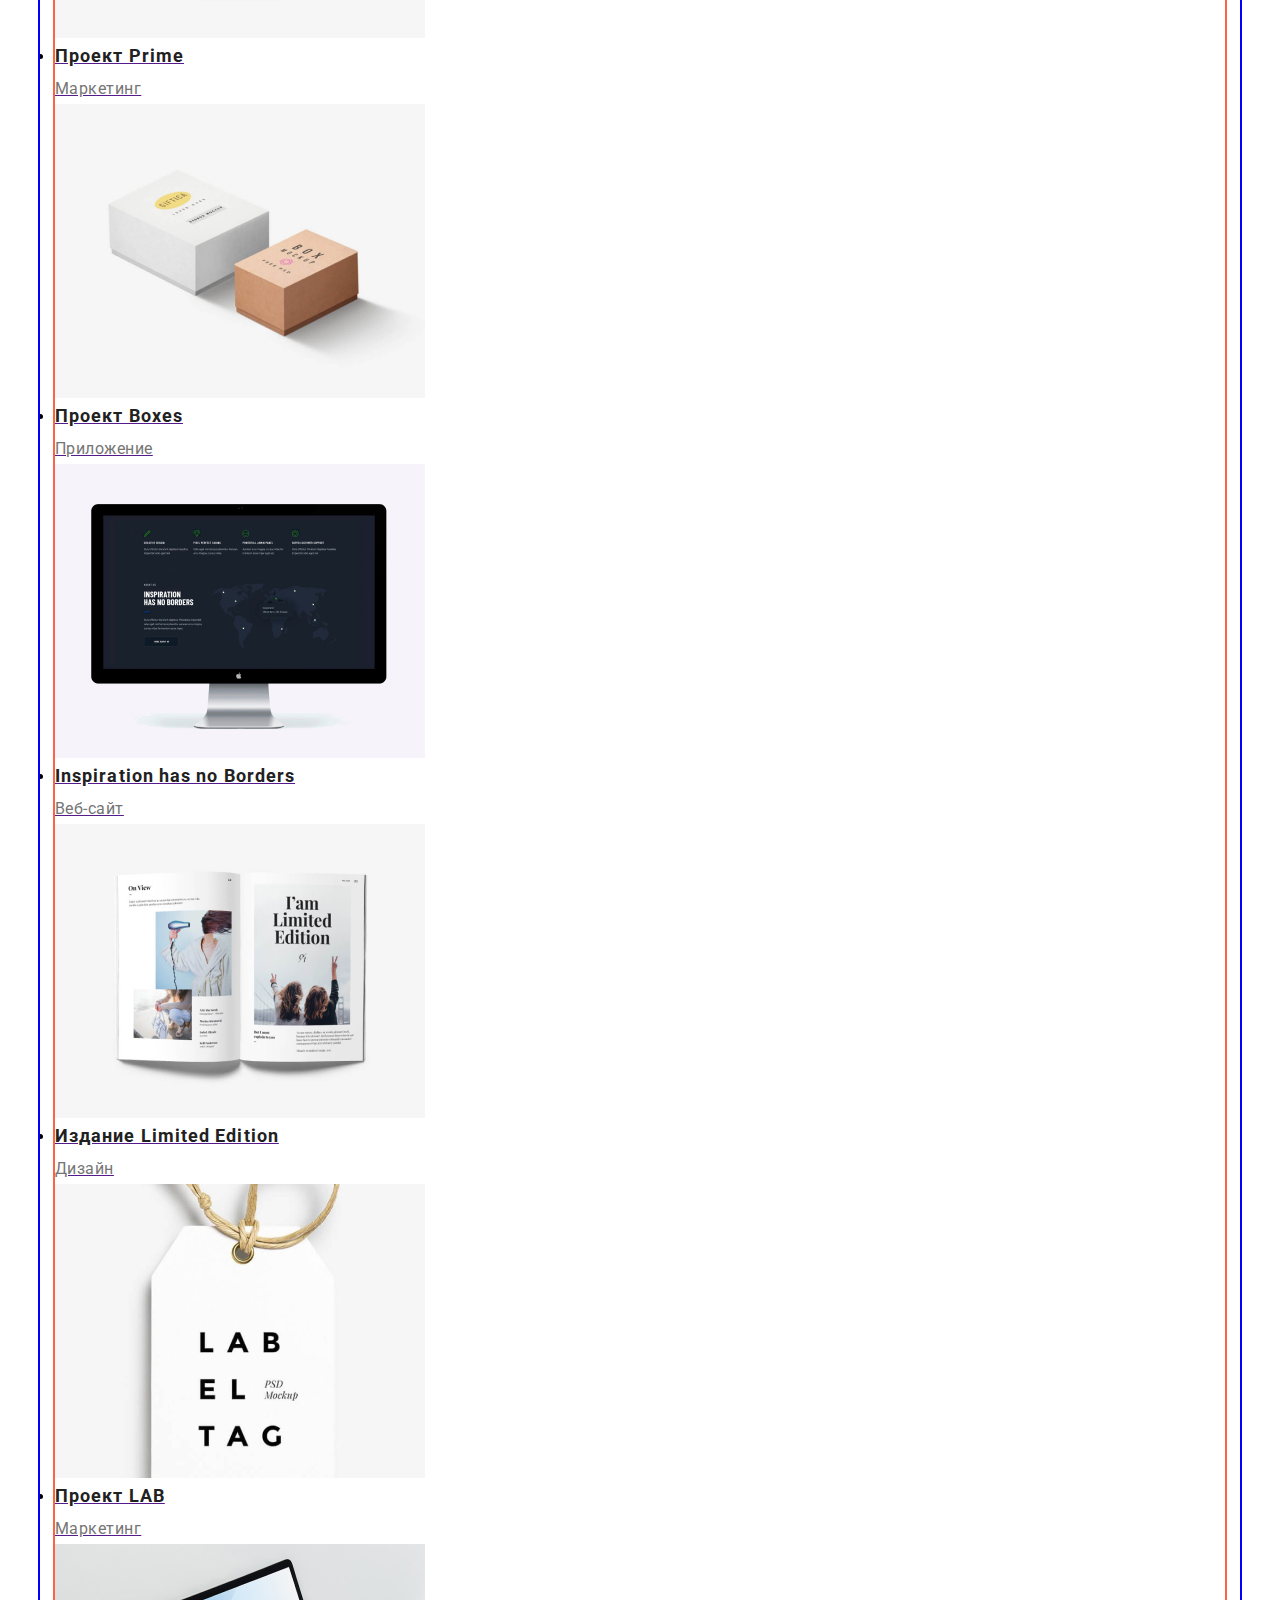
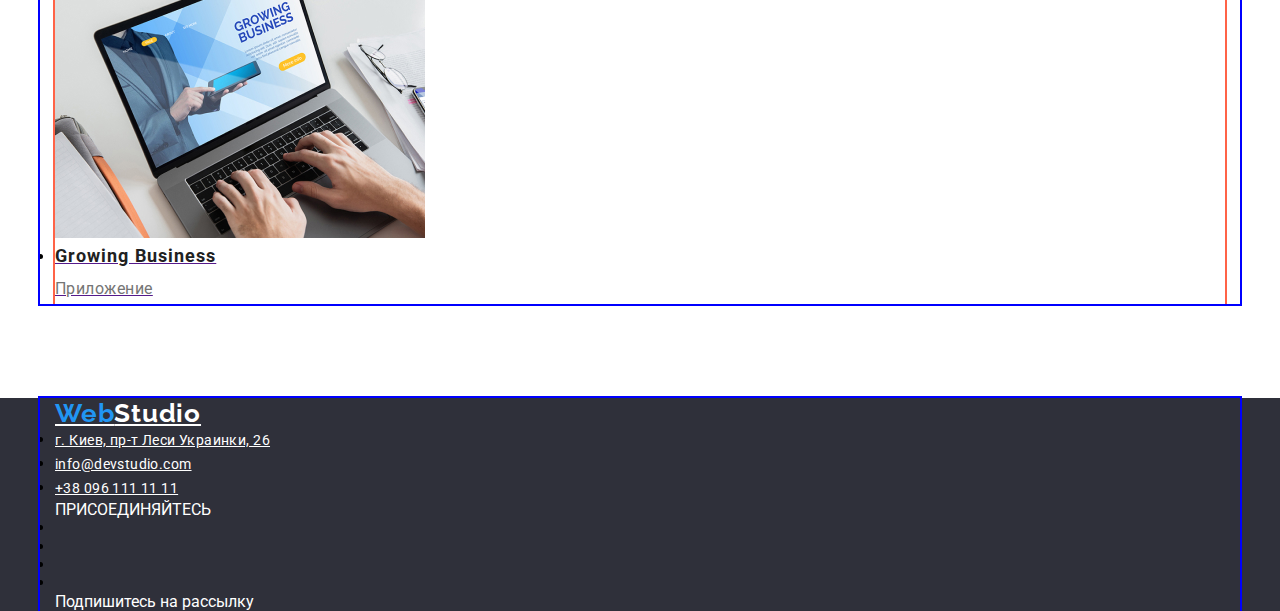
==== commit 894f48c5: "button" ====
--- a/portfolio.html
+++ b/portfolio.html
@@ -6,6 +6,8 @@
     <meta http-equiv="X-UA-Compatible" content="IE=edge">
     <meta name="viewport" content="width=device-width, initial-scale=1.0">
     <title>Portfolio</title>
+    <link rel="stylesheet"
+        href="https://cdnjs.cloudflare.com/ajax/libs/modern-normalize/1.1.0/modern-normalize.min.css">
     <link rel="preconnect" href="https://fonts.googleapis.com">
     <link rel="preconnect" href="https://fonts.gstatic.com" crossorigin>
     <link
--- a/css/styles.css
+++ b/css/styles.css
@@ -63,6 +63,7 @@
   width: 1200px;
   margin: 0 auto;
   padding: 0 15px;
+  outline: 2px solid blue;
 }
 
 /* ========================---COMPONENTS---============================ */
@@ -76,6 +77,31 @@
 
   color: var(--main-color);
 }
+
+.modal-btn {
+  /* width: 200px;
+  height: 50px; */ /* размер задавать кнопкам не нужно чтоб не было переполнение текстом*/
+  padding: 10px 32px;
+
+  font-weight: 700;
+  font-size: 16px;
+  line-height: 1.875;
+  text-align: center;
+  letter-spacing: 0.06em;
+
+  color: var(--white-color);
+  /* display: flex;
+align-items: center; */
+  background-color: var(--accent-color);
+  box-shadow: 0px 4px 4px rgba(0, 0, 0, 0.15);
+  border-radius: 4px;
+  cursor: pointer;
+  border: 0;
+  display: flex;
+  align-items: center;
+  text-align: center;
+}
+
 /* ========================---END COMPONENTS---============================ */
 /* ========================---Header---============================ */
 .header {
@@ -92,7 +118,7 @@
 
 .header .logo {
   margin-right: 93px;
-  outline: 2px solid tomato;
+  /* outline: 2px solid tomato; */
 }
 .navigation {
   display: flex;
@@ -120,7 +146,7 @@
 }
 .header .address-list-item:last-child {
   margin-left: 50px;
-  outline: 2px solid tomato;
+  /* outline: 2px solid tomato; */
 }
 
 .logo {
@@ -170,6 +196,20 @@
 /* ===============================--- end Header---============================  */
 
 /* ========================---Hero---====================== */
+.hero {
+  min-height: 600px; /*фиксированный размер не задаём в случае добавления текста он будет менятся*/
+  padding: 200px 0;
+  margin-bottom: 94px;
+
+  background-color: #2f303a;
+
+  /* outline: 2px solid tomato; */
+}
+.hero .container {
+  /* min-height: 200px; */
+  /* outline: 2px solid blue; */
+}
+
 .hero-title {
   font-weight: 900;
   font-size: 44px;
@@ -178,30 +218,36 @@
   letter-spacing: 0.06em;
   text-transform: uppercase;
 
-  /* color: var(--white-color); */
-}
-.modal-btn {
-  width: 200px;
-  height: 50px;
-
-  font-weight: 700;
-  font-size: 16px;
-  line-height: 1.875;
-  text-align: center;
-  letter-spacing: 0.06em;
-
   color: var(--white-color);
-  /* display: flex;
-align-items: center; */
-  background-color: var(--accent-color);
-  box-shadow: 0px 4px 4px rgba(0, 0, 0, 0.15);
-  border-radius: 4px;
-  cursor: pointer;
+
+  width: 696px;
+  margin: 0 auto;
+  margin-bottom: 30px;
+  outline: 2px solid green;
+}
+
+.hero-btn {
+  margin-left: auto;
+  margin-right: auto;
 }
 /* ========================--- end Hero---====================== */
 
 /* ========================---benefit---====================== */
-.undertitle {
+.benefit {
+  min-height: 101px; /*фиксированный размер не задаём в случае добавления текста он будет менятся*/
+  margin-bottom: 94px;
+}
+
+.benefit-list {
+  display: flex;
+  justify-content: space-between;
+}
+
+.benefit-list-item {
+  min-height: 101px;
+  width: 270px;
+}
+.benefit-undertitle {
   font-weight: 700;
   font-size: 14px;
   line-height: 1.142;
@@ -209,6 +255,7 @@
   text-transform: uppercase;
 
   color: var(--main-color);
+  margin-bottom: 10px;
 }
 
 .benefit-text {
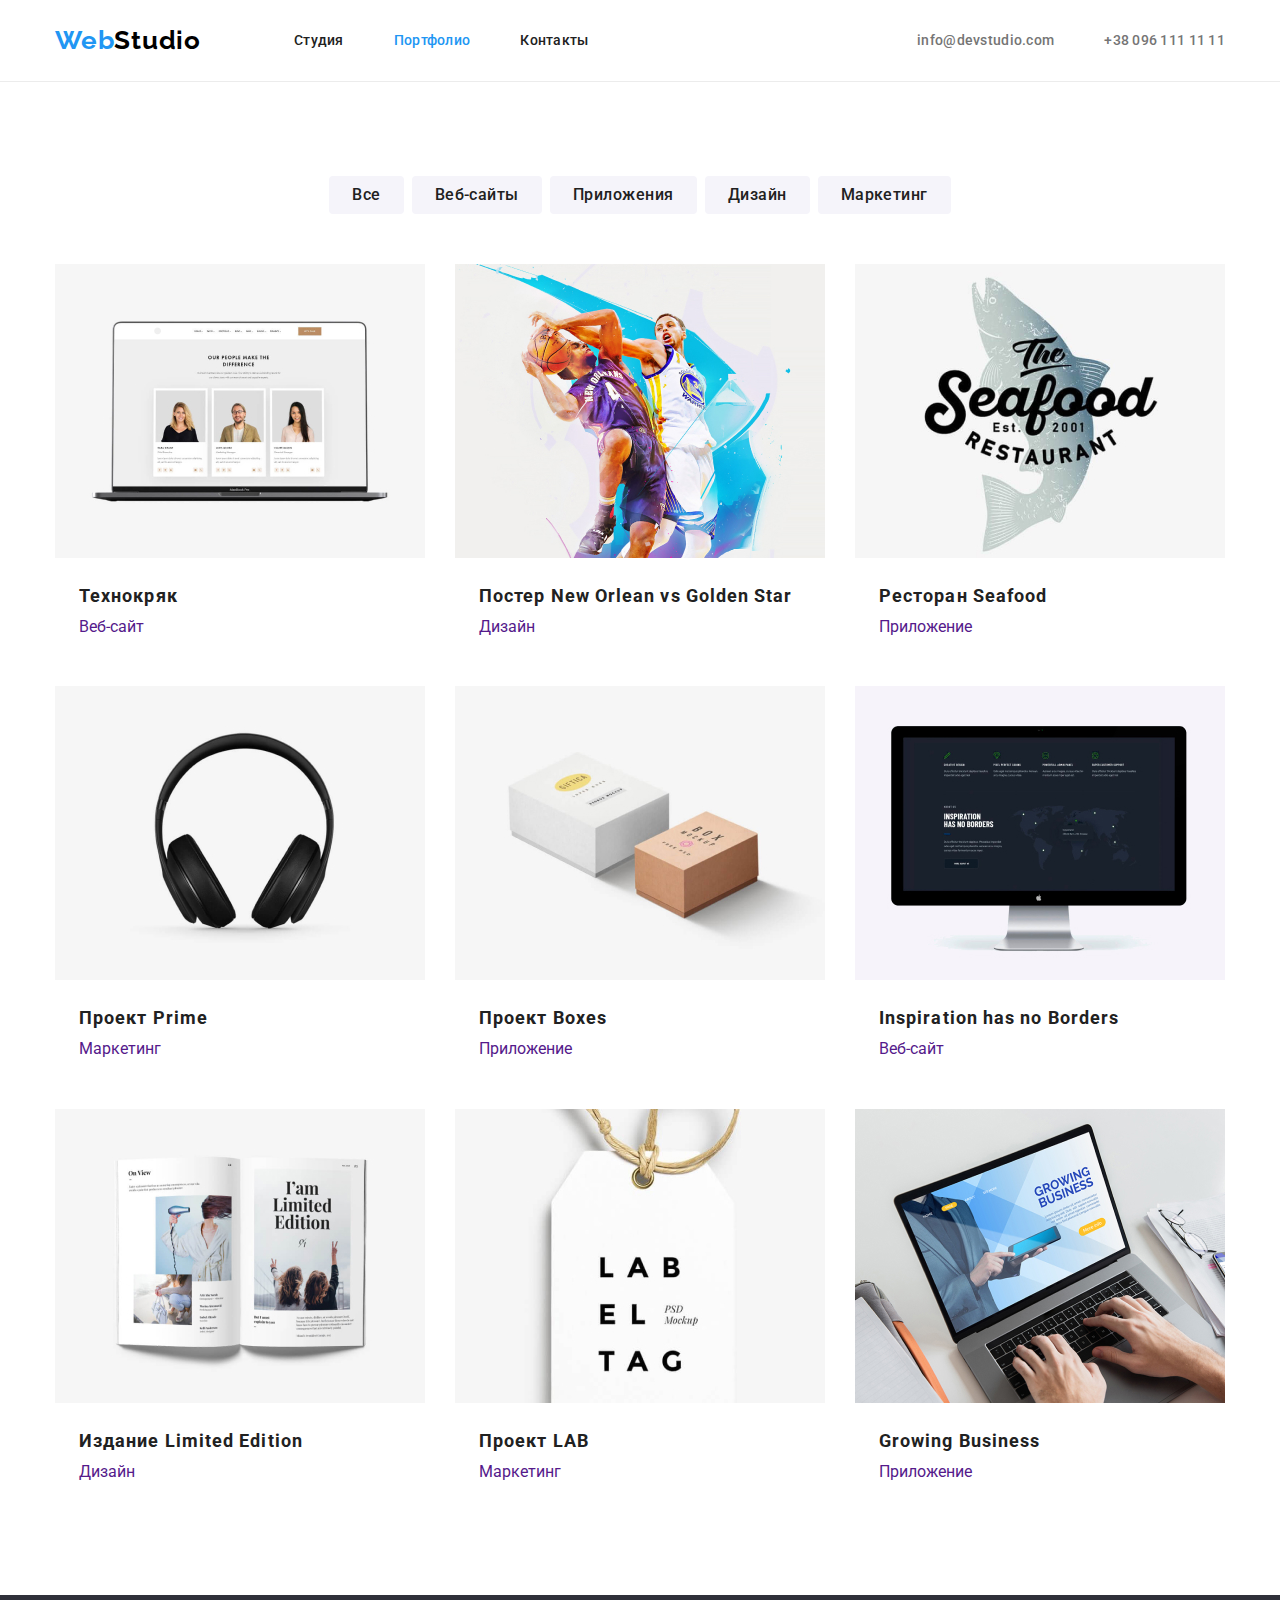
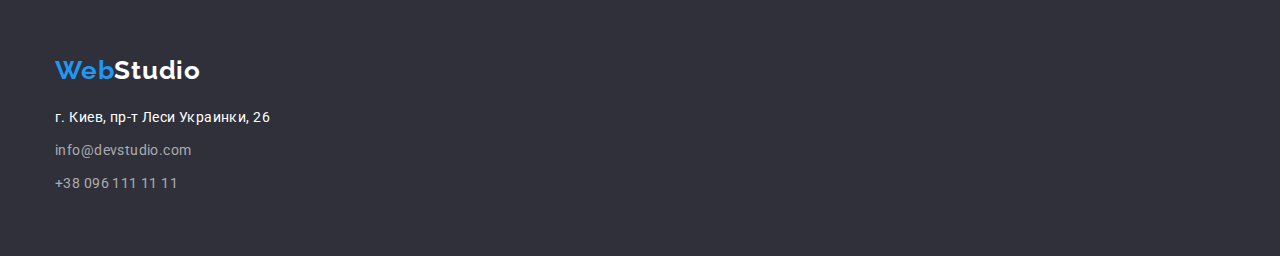
==== commit 5d4b4d27: "blockSize" ====
--- a/portfolio.html
+++ b/portfolio.html
@@ -77,68 +77,98 @@
                 </div>
                 <div class="gallery-box">
                     <h2 class="visually-hidden">Галлерея проектов</h2>
-                    <ul class="gallery-list">
-                        <li class="gallery-list-item">
-                            <a class="gallery-img" href="">
-                                <img src="./images/portfolio/imgtehno1.jpg" alt="Монитор ноутбука">
-                                <h3 class="gallery-title">Технокряк</h3>
-                                <p class="sphere-dascript">Веб-сайт</p>
-                            </a>
-                        </li>
-                        <li class="gallery-list-item">
-                            <a class="gallery-img" href="">
-                                <img src="./images/portfolio/imgstar2.jpg" alt="Два баскетболиста с мячом">
-                                <h3 class="gallery-title">Постер New Orlean vs Golden Star</h3>
-                                <p class="sphere-dascript">Дизайн</p>
-                            </a>
-                        </li>
-                        <li class="gallery-list-item">
-                            <a class="gallery-img" href="">
-                                <img src="./images/portfolio/imgseafood3.jpg" alt="Логотип ресторана">
-                                <h3 class="gallery-title">Ресторан Seafood</h3>
-                                <p class="sphere-dascript">Приложение</p>
-                            </a>
-                        </li>
-                        <li class="gallery-list-item">
-                            <a class="gallery-img" href="">
-                                <img src="./images/portfolio/imgprime4.jpg" alt="Наушники">
-                                <h3 class="gallery-title">Проект Prime</h3>
-                                <p class="sphere-dascript">Маркетинг</p>
-                            </a>
-                        </li>
-                        <li class="gallery-list-item">
-                            <a class="gallery-img" href="">
-                                <img src="./images/portfolio/imgboxes5.jpg" alt="Две коробки">
-                                <h3 class="gallery-title">Проект Boxes</h3>
-                                <p class="sphere-dascript">Приложение</p>
-                            </a>
-                        </li>
-                        <li class="gallery-list-item">
-                            <a class="gallery-img" href="">
-                                <img src="./images/portfolio/imgnobord6.jpg" alt="большой монитор">
-                                <h3 class="gallery-title">Inspiration has no Borders</h3>
-                                <p class="sphere-dascript">Веб-сайт</p>
-                            </a>
-                        </li>
-                        <li class="gallery-list-item">
-                            <a class="gallery-img" href="">
-                                <img src="./images/portfolio/imglimedit7.jpg" alt="Журнал">
-                                <h3 class="gallery-title">Издание Limited Edition</h3>
-                                <p class="sphere-dascript">Дизайн</p>
-                            </a>
-                        </li>
-                        <li class="gallery-list-item">
-                            <a class="gallery-img" href="">
-                                <img src="./images/portfolio/imglab8.jpg" alt="Лейба лаборатории">
-                                <h3 class="gallery-title">Проект LAB</h3>
-                                <p class="sphere-dascript">Маркетинг</p>
-                            </a>
-                        </li>
-                        <li class="gallery-list-item">
-                            <a class="gallery-img" href="">
-                                <img src="./images/portfolio/imgbusiness9.jpg" alt="Ноутбук с руками на клавиатуре">
-                                <h3 class="gallery-title">Growing Business</h3>
-                                <p class="sphere-dascript">Приложение</p>
+                    <ul class="gallery-list list">
+                        <li class="gallery-list-item">
+                            <a class="gallery-list-link link" href="">
+                                <img class="gallery-img" src="./images/portfolio/imgtehno1.jpg" alt="Монитор ноутбука">
+                                <div class="gallery-descript-box">
+                                    <h3 class="gallery-title">Технокряк</h3>
+                                    <p class="sphere-descript">Веб-сайт</p>
+                                </div>
+
+                            </a>
+                        </li>
+                        <li class="gallery-list-item">
+                            <a class="gallery-list-link link" href="">
+                                <img class="gallery-img" src="./images/portfolio/imgstar2.jpg"
+                                    alt="Два баскетболиста с мячом">
+                                <div class="gallery-descript-box">
+                                    <h3 class="gallery-title">Постер New Orlean vs Golden Star</h3>
+                                    <p class="sphere-descript">Дизайн</p>
+                                </div>
+
+                            </a>
+                        </li>
+                        <li class="gallery-list-item">
+                            <a class="gallery-list-link link" href="">
+                                <img class="gallery-img" src="./images/portfolio/imgseafood3.jpg"
+                                    alt="Логотип ресторана">
+                                <div class="gallery-descript-box">
+                                    <h3 class="gallery-title">Ресторан Seafood</h3>
+                                    <p class="sphere-descript">Приложение</p>
+                                </div>
+
+                            </a>
+                        </li>
+                        <li class="gallery-list-item">
+                            <a class="gallery-list-link link" href="">
+                                <img class="gallery-img" src="./images/portfolio/imgprime4.jpg" alt="Наушники">
+                                <div class="gallery-descript-box">
+                                    <h3 class="gallery-title">Проект Prime</h3>
+                                    <p class="sphere-descript">Маркетинг</p>
+                                </div>
+
+                            </a>
+                        </li>
+                        <li class="gallery-list-item">
+                            <a class="gallery-list-link link" href="">
+                                <img class="gallery-img" src="./images/portfolio/imgboxes5.jpg" alt="Две коробки">
+                                <div class="gallery-descript-box">
+                                    <h3 class="gallery-title">Проект Boxes</h3>
+                                    <p class="sphere-descript">Приложение</p>
+                                </div>
+
+                            </a>
+                        </li>
+                        <li class="gallery-list-item">
+                            <a class="gallery-list-link link" href="">
+                                <img class="gallery-img" src="./images/portfolio/imgnobord6.jpg" alt="большой монитор">
+                                <div class="gallery-descript-box">
+                                    <h3 class="gallery-title">Inspiration has no Borders</h3>
+                                    <p class="sphere-descript">Веб-сайт</p>
+                                </div>
+
+                            </a>
+                        </li>
+                        <li class="gallery-list-item">
+                            <a class="gallery-list-link link" href="">
+                                <img class="gallery-img" src="./images/portfolio/imglimedit7.jpg" alt="Журнал">
+                                <div class="gallery-descript-box">
+                                    <h3 class="gallery-title">Издание Limited Edition</h3>
+                                    <p class="sphere-descript">Дизайн</p>
+                                </div>
+
+                            </a>
+                        </li>
+                        <li class="gallery-list-item">
+                            <a class="gallery-list-link link" href="">
+                                <img class=" gallery-img" src="./images/portfolio/imglab8.jpg" alt="Лейба лаборатории">
+                                <div class="gallery-descript-box">
+                                    <h3 class="gallery-title">Проект LAB</h3>
+                                    <p class="sphere-descript">Маркетинг</p>
+                                </div>
+
+                            </a>
+                        </li>
+                        <li class="gallery-list-item">
+                            <a class="gallery-list-link link" href="">
+                                <img class="gallery-img" src="./images/portfolio/imgbusiness9.jpg"
+                                    alt="Ноутбук с руками на клавиатуре">
+                                <div class="gallery-descript-box">
+                                    <h3 class="gallery-title">Growing Business</h3>
+                                    <p class="sphere-descript">Приложение</p>
+                                </div>
+
                             </a>
                         </li>
                     </ul>
@@ -152,30 +182,30 @@
     <footer class="footer">
         <div class=" container">
             <div>
-                <a class="footer-logo logo" href="/" aria-label="логотип сайта веб студия" lang="en">
+                <a class="footer-logo logo link" href="/" aria-label="логотип сайта веб студия" lang="en">
                     <span class="logo-start">Web</span>Studio
                 </a>
                 <address class="footer-address">
-                    <ul class="footcontact-list">
+                    <ul class="footcontact-list list">
                         <li class="footcontact-list-item">
-                            <a class="foot-address-link" href="https://goo.gl/maps/7p2n6qCXevgdCQAM8">
+                            <a class="foot-address-link link" href="https://goo.gl/maps/7p2n6qCXevgdCQAM8">
                                 г. Киев, пр-т Леси Украинки, 26
                             </a>
                         </li>
                         <li class="footcontact-list-item">
-                            <a class="foot-mail-link" href="mailto:info@devstudio.com">
+                            <a class="foot-mail-link link" href="mailto:info@devstudio.com">
                                 info@devstudio.com
                             </a>
                         </li>
                         <li class="footcontact-list-item">
-                            <a class="foot-tel-link" href="tel:+380961111111">
+                            <a class="foot-tel-link link" href="tel:+380961111111">
                                 +38 096 111 11 11
                             </a>
                         </li>
                     </ul>
                 </address>
             </div>
-            <div>
+            <div class="visually-hidden">
                 <p class="foot undertitle">ПРИСОЕДИНЯЙТЕСЬ</p>
                 <ul>
                     <li><a href=""></a></li>
@@ -184,7 +214,7 @@
                     <li><a href=""></a></li>
                 </ul>
             </div>
-            <div>
+            <div class="visually-hidden">
                 <p class="foot undertitle">Подпишитесь на рассылку</p>
             </div>
         </div>
--- a/css/styles.css
+++ b/css/styles.css
@@ -63,7 +63,8 @@
   width: 1200px;
   margin: 0 auto;
   padding: 0 15px;
-  outline: 2px solid blue;
+
+  /* outline: 2px solid blue; */
 }
 
 /* ========================---COMPONENTS---============================ */
@@ -76,6 +77,7 @@
   letter-spacing: 0.03em;
 
   color: var(--main-color);
+  margin-bottom: 50px;
 }
 
 .modal-btn {
@@ -219,11 +221,11 @@
   text-transform: uppercase;
 
   color: var(--white-color);
-
+  /*фиксированный размер по высоте не задаём в случае добавления текста он будет менятся*/
   width: 696px;
   margin: 0 auto;
   margin-bottom: 30px;
-  outline: 2px solid green;
+  /* outline: 2px solid green; */
 }
 
 .hero-btn {
@@ -234,7 +236,8 @@
 
 /* ========================---benefit---====================== */
 .benefit {
-  min-height: 101px; /*фиксированный размер не задаём в случае добавления текста он будет менятся*/
+  /* min-height: 101px;  */
+  /*фиксированный размер не задаём в случае добавления текста он будет менятся*/
   margin-bottom: 94px;
 }
 
@@ -244,6 +247,7 @@
 }
 
 .benefit-list-item {
+  /*фиксированный размер не задаём в случае добавления текста он будет менятся*/
   min-height: 101px;
   width: 270px;
 }
@@ -259,6 +263,7 @@
 }
 
 .benefit-text {
+  min-height: 75px; /*фиксированный размер не задаём в случае добавления текста он будет менятся*/
   font-weight: 400;
   font-size: 14px;
   line-height: 1.714;
@@ -270,6 +275,18 @@
 /* ========================--- end benefit---====================== */
 
 /* ========================---work---====================== */
+.work {
+  margin-bottom: 94px;
+}
+.work .section-title {
+  padding-bottom: 50px;
+}
+
+.work-list {
+  display: flex;
+  justify-content: space-between;
+}
+
 .work-text {
   font-weight: 700;
   font-size: 14px;
@@ -283,6 +300,19 @@
 /* ========================---end work---====================== */
 
 /* =================---team---====================== */
+.team {
+  padding: 94px 0;
+  background-color: #f5f4fa;
+}
+
+.team-list {
+  display: flex;
+  justify-content: space-between;
+}
+
+.card-descript-box {
+  padding: 30px 32px;
+}
 .team-name {
   font-weight: 500;
   font-size: 16px;
@@ -293,6 +323,7 @@
   letter-spacing: 0.03em;
 
   color: var(--main-color);
+  margin-bottom: 10px;
 }
 .team-position {
   font-weight: 400;
@@ -313,11 +344,18 @@
 
 /* =================---footer---====================== */
 .footer {
+  padding: 60px 0;
   background-color: #2f303a;
 }
 
 .footer-logo {
   color: var(--white-color);
+}
+.footer-address {
+  margin-top: 20px;
+}
+.footcontact-list-item:not(:last-child) {
+  margin-bottom: 9px;
 }
 .foot-address-link,
 .foot-mail-link,
@@ -333,7 +371,7 @@
 
 .foot-mail-link,
 .foot-tel-link {
-  /* color: rgba(255, 255, 255, 0.6); */
+  color: rgba(255, 255, 255, 0.6);
 }
 .foot.undertitle {
   color: var(--white-color);
@@ -347,17 +385,25 @@
 }
 /* ===============filter=============== */
 .filter-box {
-  width: 619px;
-  height: 54px;
-  margin: 0 auto;
-  outline: 2px solid teal;
+  display: flex;
+  /* width: 619px; */
+  /* height: 54px; */
+  justify-content: center;
+  /* margin: 0 auto; */
+  /* outline: 2px solid teal; */
 }
 .filter-list {
-  display: flex;
-  align-items: center;
-  justify-content: space-between;
-}
-
+  /* height: 54px; */
+  padding-bottom: 16px;
+  display: flex;
+  /* align-items: center; */
+  /* justify-content: space-between; */
+  /* outline: 2px solid green; */
+}
+
+.filter-list-item:not(:last-child) {
+  margin-right: 8px;
+}
 .filter-btn {
   font-weight: 500;
   font-size: 16px;
@@ -372,10 +418,10 @@
   border: 0;
   border-radius: 4px;
 
-  padding: 6px 22px;
-}
-
-.filter-btn.all {
+  padding: 6px 23px;
+}
+
+/* .filter-btn.all {
   min-width: 74px;
 }
 
@@ -393,7 +439,7 @@
 
 .filter-btn.marketing {
   min-width: 132px;
-}
+} */
 
 .filter-btn:hover,
 .filter-btn:focus {
@@ -405,10 +451,23 @@
 
 /* ===============project================ */
 .gallery-box {
-  padding-top: 34px;
-  outline: 2px solid tomato;
-}
-
+  padding-top: 4px;
+  /* outline: 2px solid tomato; */
+}
+
+.gallery-list {
+  display: flex;
+  flex-wrap: wrap;
+  margin-left: -30px;
+}
+.gallery-list-item {
+  margin-top: 30px;
+  margin-left: 30px;
+}
+
+.gallery-descript-box {
+  padding: 20px 24px;
+}
 .gallery-title {
   font-weight: 700;
   font-size: 18px;
@@ -416,6 +475,7 @@
   letter-spacing: 0.06em;
 
   color: var(--main-color);
+  margin-bottom: 4px;
 }
 
 .sphere-dascript {
